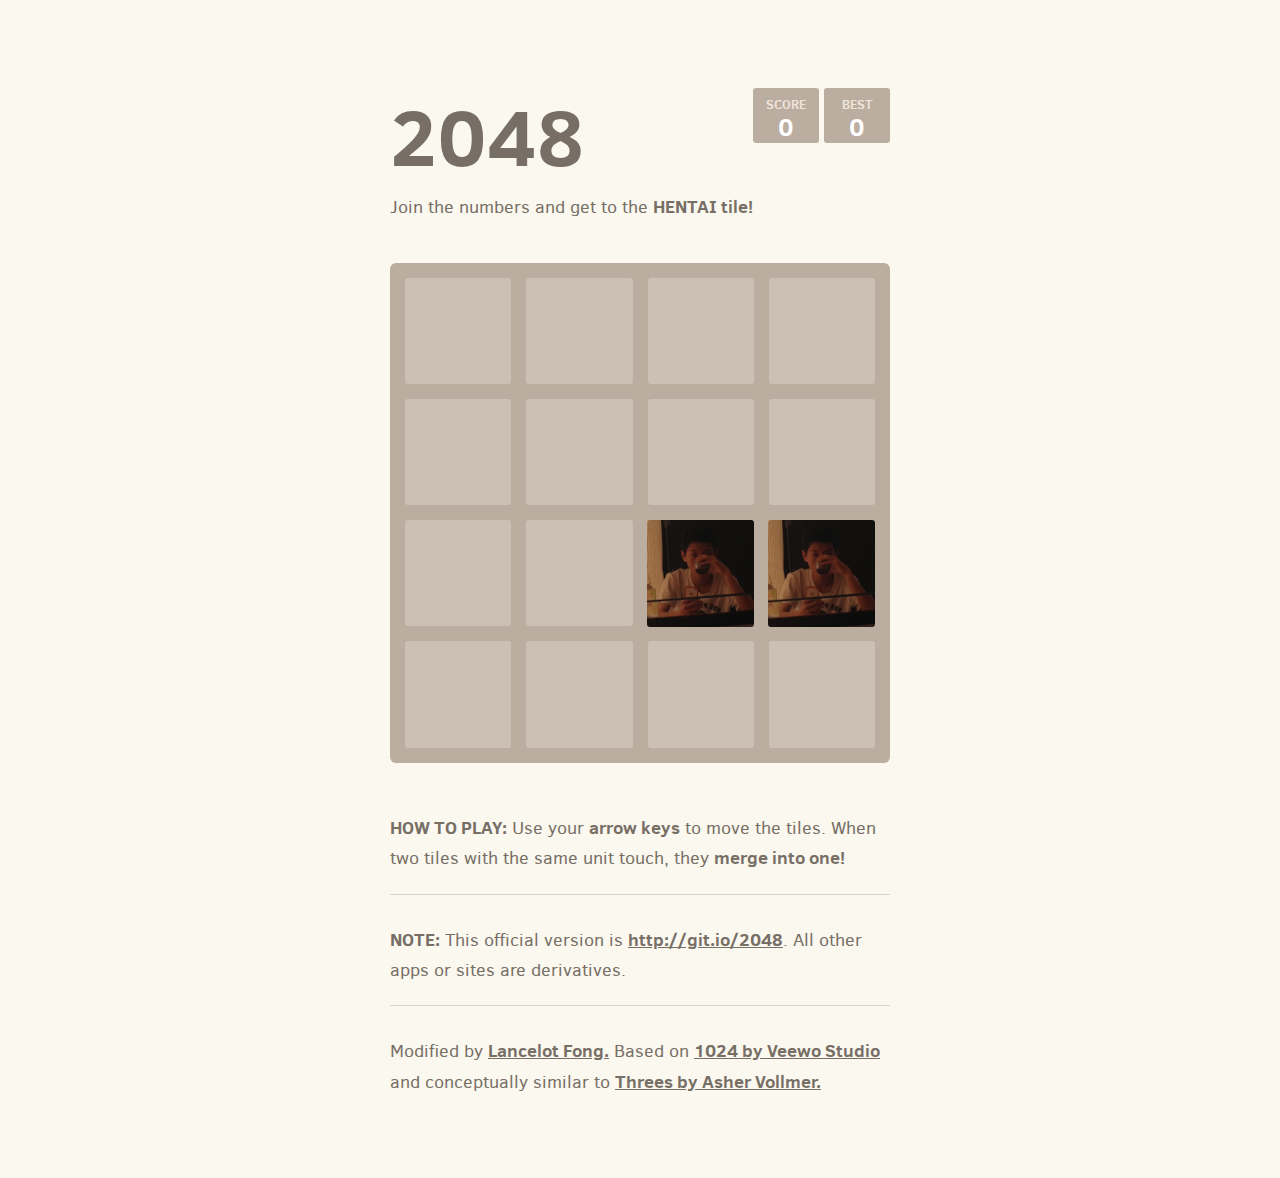
==== 2048/index.html @ ba3000de "add 2048" ====
<!DOCTYPE html>
<html lang="en" manifest="cache.appcache">
<head>
  <meta charset="utf-8">
  <title>2048 HENTAI GengZai</title>

  <link href="style/main.css" rel="stylesheet" type="text/css">
  <link rel="shortcut icon" href="favicon.ico">
  <link rel="apple-touch-icon" href="meta/apple-touch-icon.png">
  <meta name="apple-mobile-web-app-capable" content="yes">
  <meta name="apple-mobile-web-app-status-bar-style" content="black-translucent">

  <meta name="HandheldFriendly" content="True">
  <meta name="MobileOptimized" content="320">
  <meta name="viewport" content="width=device-width, target-densitydpi=160dpi, initial-scale=1.0, maximum-scale=1, user-scalable=no, minimal-ui">

</head>
<body>
  <div class="container">
    <div class="heading">
      <h1 class="title">2048</h1>
      <div class="scores-container">
        <div class="score-container">0</div>
        <div class="best-container">0</div>
      </div>
    </div>
    <p class="game-intro">Join the numbers and get to the <strong>HENTAI tile!</strong></p>

    <div class="game-container">
      <div class="game-message">
        <p></p>
        <div class="lower">
	        <a class="keep-playing-button">Keep going</a>
          <a class="retry-button">Try again</a>
          <div class="score-sharing"></div>
        </div>
      </div>

      <div class="grid-container">
        <div class="grid-row">
          <div class="grid-cell"></div>
          <div class="grid-cell"></div>
          <div class="grid-cell"></div>
          <div class="grid-cell"></div>
        </div>
        <div class="grid-row">
          <div class="grid-cell"></div>
          <div class="grid-cell"></div>
          <div class="grid-cell"></div>
          <div class="grid-cell"></div>
        </div>
        <div class="grid-row">
          <div class="grid-cell"></div>
          <div class="grid-cell"></div>
          <div class="grid-cell"></div>
          <div class="grid-cell"></div>
        </div>
        <div class="grid-row">
          <div class="grid-cell"></div>
          <div class="grid-cell"></div>
          <div class="grid-cell"></div>
          <div class="grid-cell"></div>
        </div>
      </div>

      <div class="tile-container">

      </div>
    </div>

    <p class="game-explanation">
      <strong class="important">How to play:</strong> Use your <strong>arrow keys</strong> to move the tiles. When two tiles with the same unit touch, they <strong>merge into one!</strong>
    </p>
    <hr>
    <p>
    <strong class="important">Note:</strong> This official version is <a href="http://git.io/2048">http://git.io/2048</a>. All other apps or sites are derivatives.
    </p>
    <hr>
    <p>
    Modified by <a href="http://lbfy.org" target="_blank">Lancelot Fong.</a> Based on <a href="https://itunes.apple.com/us/app/1024!/id823499224" target="_blank">1024 by Veewo Studio</a> and conceptually similar to <a href="http://asherv.com/threes/" target="_blank">Threes by Asher Vollmer.</a>
    </p>
  </div>

  <script src="js/animframe_polyfill.js"></script>
  <script src="js/keyboard_input_manager.js"></script>
  <script src="js/html_actuator.js"></script>
  <script src="js/grid.js"></script>
  <script src="js/tile.js"></script>
  <script src="js/local_score_manager.js"></script>
  <script src="js/game_manager.js"></script>
  <script src="js/application.js"></script>
</body>
</html>
---- 2048/style/main.css ----
@import url(fonts/clear-sans.css);
html, body {
  margin: 0;
  padding: 0;
  background: #faf8ef;
  color: #776e65;
  font-family: "Clear Sans", "Helvetica Neue", Arial, sans-serif;
  font-size: 18px; }

body {
  margin: 80px 0; }

.heading:after {
  content: "";
  display: block;
  clear: both; }

h1.title {
  font-size: 80px;
  font-weight: bold;
  margin: 0;
  display: block;
  float: left; }

@-webkit-keyframes move-up {
  0% {
    top: 25px;
    opacity: 1; }

  100% {
    top: -50px;
    opacity: 0; } }

@-moz-keyframes move-up {
  0% {
    top: 25px;
    opacity: 1; }

  100% {
    top: -50px;
    opacity: 0; } }

@keyframes move-up {
  0% {
    top: 25px;
    opacity: 1; }

  100% {
    top: -50px;
    opacity: 0; } }

.scores-container {
  float: right;
  text-align: right; }

.score-container, .best-container {
  position: relative;
  display: inline-block;
  background: #bbada0;
  padding: 15px 25px;
  font-size: 25px;
  height: 25px;
  line-height: 47px;
  font-weight: bold;
  border-radius: 3px;
  color: white;
  margin-top: 8px;
  text-align: center; }
  .score-container:after, .best-container:after {
    position: absolute;
    width: 100%;
    top: 10px;
    left: 0;
    text-transform: uppercase;
    font-size: 13px;
    line-height: 13px;
    text-align: center;
    color: #eee4da; }
  .score-container .score-addition, .best-container .score-addition {
    position: absolute;
    right: 30px;
    color: red;
    font-size: 25px;
    line-height: 25px;
    font-weight: bold;
    color: rgba(119, 110, 101, 0.9);
    z-index: 100;
    -webkit-animation: move-up 600ms ease-in;
    -moz-animation: move-up 600ms ease-in;
    animation: move-up 600ms ease-in;
    -webkit-animation-fill-mode: both;
    -moz-animation-fill-mode: both;
    animation-fill-mode: both; }

.score-container:after {
  content: "Score"; }

.best-container:after {
  content: "Best"; }

p {
  margin-top: 0;
  margin-bottom: 10px;
  line-height: 1.65; }

a {
  color: #776e65;
  font-weight: bold;
  text-decoration: underline;
  cursor: pointer; }

strong.important {
  text-transform: uppercase; }

hr {
  border: none;
  border-bottom: 1px solid #d8d4d0;
  margin-top: 20px;
  margin-bottom: 30px; }

.container {
  width: 500px;
  margin: 0 auto; }

@-webkit-keyframes fade-in {
  0% {
    opacity: 0; }

  100% {
    opacity: 1; } }

@-moz-keyframes fade-in {
  0% {
    opacity: 0; }

  100% {
    opacity: 1; } }

@keyframes fade-in {
  0% {
    opacity: 0; }

  100% {
    opacity: 1; } }

.game-container {
  margin-top: 40px;
  position: relative;
  padding: 15px;
  cursor: default;
  -webkit-touch-callout: none;
  -webkit-user-select: none;
  -moz-user-select: none;
  background: #bbada0;
  border-radius: 6px;
  width: 500px;
  height: 500px;
  -ms-touch-action: none;
  -webkit-box-sizing: border-box;
  -moz-box-sizing: border-box;
  box-sizing: border-box; }
  .game-container .game-message {
    display: none;
    position: absolute;
    top: 0;
    right: 0;
    bottom: 0;
    left: 0;
    background: rgba(238, 228, 218, 0.5);
    z-index: 100;
    text-align: center;
    -webkit-animation: fade-in 800ms ease 1200ms;
    -moz-animation: fade-in 800ms ease 1200ms;
    animation: fade-in 800ms ease 1200ms;
    -webkit-animation-fill-mode: both;
    -moz-animation-fill-mode: both;
    animation-fill-mode: both; }
    .game-container .game-message p {
      font-size: 60px;
      font-weight: bold;
      height: 60px;
      line-height: 60px;
      margin-top: 222px; }
    .game-container .game-message .lower {
      display: block;
      margin-top: 59px; }
    .game-container .game-message a {
      display: inline-block;
      background: #8f7a66;
      border-radius: 3px;
      padding: 0 20px;
      text-decoration: none;
      color: #f9f6f2;
      height: 40px;
      line-height: 42px;
      margin-left: 9px; }
      .game-container .game-message a.keep-playing-button {
        display: none; }
    .game-container .game-message .score-sharing {
      display: inline-block;
      vertical-align: middle;
      margin-left: 10px; }
    .game-container .game-message.game-won {
      background: rgba(237, 194, 46, 0.5);
      color: #f9f6f2; }
      .game-container .game-message.game-won a.keep-playing-button {
        display: inline-block; }
    .game-container .game-message.game-won, .game-container .game-message.game-over {
      display: block; }

.grid-container {
  position: absolute;
  z-index: 1; }

.grid-row {
  margin-bottom: 15px; }
  .grid-row:last-child {
    margin-bottom: 0; }
  .grid-row:after {
    content: "";
    display: block;
    clear: both; }

.grid-cell {
  width: 106.25px;
  height: 106.25px;
  margin-right: 15px;
  float: left;
  border-radius: 3px;
  background: rgba(238, 228, 218, 0.35); }
  .grid-cell:last-child {
    margin-right: 0; }

.tile-container {
  position: absolute;
  z-index: 2; }

.tile, .tile .tile-inner {
  width: 107px;
  height: 107px;
  line-height: 116.25px; }
.tile.tile-position-1-1 {
  -webkit-transform: translate(0px, 0px);
  -moz-transform: translate(0px, 0px);
  transform: translate(0px, 0px); }
.tile.tile-position-1-2 {
  -webkit-transform: translate(0px, 121px);
  -moz-transform: translate(0px, 121px);
  transform: translate(0px, 121px); }
.tile.tile-position-1-3 {
  -webkit-transform: translate(0px, 242px);
  -moz-transform: translate(0px, 242px);
  transform: translate(0px, 242px); }
.tile.tile-position-1-4 {
  -webkit-transform: translate(0px, 363px);
  -moz-transform: translate(0px, 363px);
  transform: translate(0px, 363px); }
.tile.tile-position-2-1 {
  -webkit-transform: translate(121px, 0px);
  -moz-transform: translate(121px, 0px);
  transform: translate(121px, 0px); }
.tile.tile-position-2-2 {
  -webkit-transform: translate(121px, 121px);
  -moz-transform: translate(121px, 121px);
  transform: translate(121px, 121px); }
.tile.tile-position-2-3 {
  -webkit-transform: translate(121px, 242px);
  -moz-transform: translate(121px, 242px);
  transform: translate(121px, 242px); }
.tile.tile-position-2-4 {
  -webkit-transform: translate(121px, 363px);
  -moz-transform: translate(121px, 363px);
  transform: translate(121px, 363px); }
.tile.tile-position-3-1 {
  -webkit-transform: translate(242px, 0px);
  -moz-transform: translate(242px, 0px);
  transform: translate(242px, 0px); }
.tile.tile-position-3-2 {
  -webkit-transform: translate(242px, 121px);
  -moz-transform: translate(242px, 121px);
  transform: translate(242px, 121px); }
.tile.tile-position-3-3 {
  -webkit-transform: translate(242px, 242px);
  -moz-transform: translate(242px, 242px);
  transform: translate(242px, 242px); }
.tile.tile-position-3-4 {
  -webkit-transform: translate(242px, 363px);
  -moz-transform: translate(242px, 363px);
  transform: translate(242px, 363px); }
.tile.tile-position-4-1 {
  -webkit-transform: translate(363px, 0px);
  -moz-transform: translate(363px, 0px);
  transform: translate(363px, 0px); }
.tile.tile-position-4-2 {
  -webkit-transform: translate(363px, 121px);
  -moz-transform: translate(363px, 121px);
  transform: translate(363px, 121px); }
.tile.tile-position-4-3 {
  -webkit-transform: translate(363px, 242px);
  -moz-transform: translate(363px, 242px);
  transform: translate(363px, 242px); }
.tile.tile-position-4-4 {
  -webkit-transform: translate(363px, 363px);
  -moz-transform: translate(363px, 363px);
  transform: translate(363px, 363px); }

.tile {
  position: absolute;
  -webkit-transition: 100ms ease-in-out;
  -moz-transition: 100ms ease-in-out;
  transition: 100ms ease-in-out;
  -webkit-transition-property: -webkit-transform;
  -moz-transition-property: -moz-transform;
  transition-property: transform; }
  .tile .tile-inner {
    border-radius: 3px;
    background: #eee4da;
    text-align: center;
    font-weight: bold;
    z-index: 10;
    font-size: 55px; }
  .tile.tile-2 .tile-inner {
    background: #eee4da;
    box-shadow: 0 0 30px 10px rgba(243, 215, 116, 0), inset 0 0 0 1px rgba(255, 255, 255, 0); }
  .tile.tile-4 .tile-inner {
    background: #ede0c8;
    box-shadow: 0 0 30px 10px rgba(243, 215, 116, 0), inset 0 0 0 1px rgba(255, 255, 255, 0); }
  .tile.tile-8 .tile-inner {
    color: #f9f6f2;
    background: #f2b179; }
  .tile.tile-16 .tile-inner {
    color: #f9f6f2;
    background: #f59563; }
  .tile.tile-32 .tile-inner {
    color: #f9f6f2;
    background: #f67c5f; }
  .tile.tile-64 .tile-inner {
    color: #f9f6f2;
    background: #f65e3b; }
  .tile.tile-128 .tile-inner {
    color: #f9f6f2;
    background: #edcf72;
    box-shadow: 0 0 30px 10px rgba(243, 215, 116, 0.2381), inset 0 0 0 1px rgba(255, 255, 255, 0.14286);
    font-size: 45px; }
    @media screen and (max-width: 520px) {
      .tile.tile-128 .tile-inner {
        font-size: 25px; } }
  .tile.tile-256 .tile-inner {
    color: #f9f6f2;
    background: #edcc61;
    box-shadow: 0 0 30px 10px rgba(243, 215, 116, 0.31746), inset 0 0 0 1px rgba(255, 255, 255, 0.19048);
    font-size: 45px; }
    @media screen and (max-width: 520px) {
      .tile.tile-256 .tile-inner {
        font-size: 25px; } }
  .tile.tile-512 .tile-inner {
    color: #f9f6f2;
    background: #edc850;
    box-shadow: 0 0 30px 10px rgba(243, 215, 116, 0.39683), inset 0 0 0 1px rgba(255, 255, 255, 0.2381);
    font-size: 45px; }
    @media screen and (max-width: 520px) {
      .tile.tile-512 .tile-inner {
        font-size: 25px; } }
  .tile.tile-1024 .tile-inner {
    color: #f9f6f2;
    background: #edc53f;
    box-shadow: 0 0 30px 10px rgba(243, 215, 116, 0.47619), inset 0 0 0 1px rgba(255, 255, 255, 0.28571);
    font-size: 35px; }
    @media screen and (max-width: 520px) {
      .tile.tile-1024 .tile-inner {
        font-size: 15px; } }
  .tile.tile-2048 .tile-inner {
    color: #f9f6f2;
    background: #edc22e;
    box-shadow: 0 0 30px 10px rgba(243, 215, 116, 0.55556), inset 0 0 0 1px rgba(255, 255, 255, 0.33333);
    font-size: 35px; }
    @media screen and (max-width: 520px) {
      .tile.tile-2048 .tile-inner {
        font-size: 15px; } }
  .tile.tile-super .tile-inner {
    color: #f9f6f2;
    background: #3c3a32;
    font-size: 30px; }
    @media screen and (max-width: 520px) {
      .tile.tile-super .tile-inner {
        font-size: 10px; } }

@-webkit-keyframes appear {
  0% {
    opacity: 0;
    -webkit-transform: scale(0);
    -moz-transform: scale(0);
    transform: scale(0); }

  100% {
    opacity: 1;
    -webkit-transform: scale(1);
    -moz-transform: scale(1);
    transform: scale(1); } }

@-moz-keyframes appear {
  0% {
    opacity: 0;
    -webkit-transform: scale(0);
    -moz-transform: scale(0);
    transform: scale(0); }

  100% {
    opacity: 1;
    -webkit-transform: scale(1);
    -moz-transform: scale(1);
    transform: scale(1); } }

@keyframes appear {
  0% {
    opacity: 0;
    -webkit-transform: scale(0);
    -moz-transform: scale(0);
    transform: scale(0); }

  100% {
    opacity: 1;
    -webkit-transform: scale(1);
    -moz-transform: scale(1);
    transform: scale(1); } }

.tile-new .tile-inner {
  -webkit-animation: appear 200ms ease 100ms;
  -moz-animation: appear 200ms ease 100ms;
  animation: appear 200ms ease 100ms;
  -webkit-animation-fill-mode: backwards;
  -moz-animation-fill-mode: backwards;
  animation-fill-mode: backwards; }

@-webkit-keyframes pop {
  0% {
    -webkit-transform: scale(0);
    -moz-transform: scale(0);
    transform: scale(0); }

  50% {
    -webkit-transform: scale(1.2);
    -moz-transform: scale(1.2);
    transform: scale(1.2); }

  100% {
    -webkit-transform: scale(1);
    -moz-transform: scale(1);
    transform: scale(1); } }

@-moz-keyframes pop {
  0% {
    -webkit-transform: scale(0);
    -moz-transform: scale(0);
    transform: scale(0); }

  50% {
    -webkit-transform: scale(1.2);
    -moz-transform: scale(1.2);
    transform: scale(1.2); }

  100% {
    -webkit-transform: scale(1);
    -moz-transform: scale(1);
    transform: scale(1); } }

@keyframes pop {
  0% {
    -webkit-transform: scale(0);
    -moz-transform: scale(0);
    transform: scale(0); }

  50% {
    -webkit-transform: scale(1.2);
    -moz-transform: scale(1.2);
    transform: scale(1.2); }

  100% {
    -webkit-transform: scale(1);
    -moz-transform: scale(1);
    transform: scale(1); } }

.tile-merged .tile-inner {
  z-index: 20;
  -webkit-animation: pop 200ms ease 100ms;
  -moz-animation: pop 200ms ease 100ms;
  animation: pop 200ms ease 100ms;
  -webkit-animation-fill-mode: backwards;
  -moz-animation-fill-mode: backwards;
  animation-fill-mode: backwards; }

.game-intro {
  margin-bottom: 0; }

.game-explanation {
  margin-top: 50px; }

.sharing {
  margin-top: 20px;
  text-align: center; }
  .sharing > iframe, .sharing > span, .sharing > form {
    display: inline-block;
    vertical-align: middle; }

@media screen and (max-width: 520px) {
  html, body {
    font-size: 15px; }

  body {
    margin: 20px 0;
    padding: 0 20px; }

  h1.title {
    font-size: 27px;
    margin-top: 15px; }

  .container {
    width: 280px;
    margin: 0 auto; }

  .score-container, .best-container {
    margin-top: 0;
    padding: 15px 10px;
    min-width: 40px; }

  .heading {
    margin-bottom: 10px; }

  .game-container {
    margin-top: 40px;
    position: relative;
    padding: 10px;
    cursor: default;
    -webkit-touch-callout: none;
    -webkit-user-select: none;
    -moz-user-select: none;
    background: #bbada0;
    border-radius: 6px;
    width: 280px;
    height: 280px;
    -ms-touch-action: none;
    -webkit-box-sizing: border-box;
    -moz-box-sizing: border-box;
    box-sizing: border-box; }
    .game-container .game-message {
      display: none;
      position: absolute;
      top: 0;
      right: 0;
      bottom: 0;
      left: 0;
      background: rgba(238, 228, 218, 0.5);
      z-index: 100;
      text-align: center;
      -webkit-animation: fade-in 800ms ease 1200ms;
      -moz-animation: fade-in 800ms ease 1200ms;
      animation: fade-in 800ms ease 1200ms;
      -webkit-animation-fill-mode: both;
      -moz-animation-fill-mode: both;
      animation-fill-mode: both; }
      .game-container .game-message p {
        font-size: 60px;
        font-weight: bold;
        height: 60px;
        line-height: 60px;
        margin-top: 222px; }
      .game-container .game-message .lower {
        display: block;
        margin-top: 59px; }
      .game-container .game-message a {
        display: inline-block;
        background: #8f7a66;
        border-radius: 3px;
        padding: 0 20px;
        text-decoration: none;
        color: #f9f6f2;
        height: 40px;
        line-height: 42px;
        margin-left: 9px; }
        .game-container .game-message a.keep-playing-button {
          display: none; }
      .game-container .game-message .score-sharing {
        display: inline-block;
        vertical-align: middle;
        margin-left: 10px; }
      .game-container .game-message.game-won {
        background: rgba(237, 194, 46, 0.5);
        color: #f9f6f2; }
        .game-container .game-message.game-won a.keep-playing-button {
          display: inline-block; }
      .game-container .game-message.game-won, .game-container .game-message.game-over {
        display: block; }

  .grid-container {
    position: absolute;
    z-index: 1; }

  .grid-row {
    margin-bottom: 10px; }
    .grid-row:last-child {
      margin-bottom: 0; }
    .grid-row:after {
      content: "";
      display: block;
      clear: both; }

  .grid-cell {
    width: 57.5px;
    height: 57.5px;
    margin-right: 10px;
    float: left;
    border-radius: 3px;
    background: rgba(238, 228, 218, 0.35); }
    .grid-cell:last-child {
      margin-right: 0; }

  .tile-container {
    position: absolute;
    z-index: 2; }

  .tile, .tile .tile-inner {
    width: 58px;
    height: 58px;
    line-height: 67.5px; }
  .tile.tile-position-1-1 {
    -webkit-transform: translate(0px, 0px);
    -moz-transform: translate(0px, 0px);
    transform: translate(0px, 0px); }
  .tile.tile-position-1-2 {
    -webkit-transform: translate(0px, 67px);
    -moz-transform: translate(0px, 67px);
    transform: translate(0px, 67px); }
  .tile.tile-position-1-3 {
    -webkit-transform: translate(0px, 135px);
    -moz-transform: translate(0px, 135px);
    transform: translate(0px, 135px); }
  .tile.tile-position-1-4 {
    -webkit-transform: translate(0px, 202px);
    -moz-transform: translate(0px, 202px);
    transform: translate(0px, 202px); }
  .tile.tile-position-2-1 {
    -webkit-transform: translate(67px, 0px);
    -moz-transform: translate(67px, 0px);
    transform: translate(67px, 0px); }
  .tile.tile-position-2-2 {
    -webkit-transform: translate(67px, 67px);
    -moz-transform: translate(67px, 67px);
    transform: translate(67px, 67px); }
  .tile.tile-position-2-3 {
    -webkit-transform: translate(67px, 135px);
    -moz-transform: translate(67px, 135px);
    transform: translate(67px, 135px); }
  .tile.tile-position-2-4 {
    -webkit-transform: translate(67px, 202px);
    -moz-transform: translate(67px, 202px);
    transform: translate(67px, 202px); }
  .tile.tile-position-3-1 {
    -webkit-transform: translate(135px, 0px);
    -moz-transform: translate(135px, 0px);
    transform: translate(135px, 0px); }
  .tile.tile-position-3-2 {
    -webkit-transform: translate(135px, 67px);
    -moz-transform: translate(135px, 67px);
    transform: translate(135px, 67px); }
  .tile.tile-position-3-3 {
    -webkit-transform: translate(135px, 135px);
    -moz-transform: translate(135px, 135px);
    transform: translate(135px, 135px); }
  .tile.tile-position-3-4 {
    -webkit-transform: translate(135px, 202px);
    -moz-transform: translate(135px, 202px);
    transform: translate(135px, 202px); }
  .tile.tile-position-4-1 {
    -webkit-transform: translate(202px, 0px);
    -moz-transform: translate(202px, 0px);
    transform: translate(202px, 0px); }
  .tile.tile-position-4-2 {
    -webkit-transform: translate(202px, 67px);
    -moz-transform: translate(202px, 67px);
    transform: translate(202px, 67px); }
  .tile.tile-position-4-3 {
    -webkit-transform: translate(202px, 135px);
    -moz-transform: translate(202px, 135px);
    transform: translate(202px, 135px); }
  .tile.tile-position-4-4 {
    -webkit-transform: translate(202px, 202px);
    -moz-transform: translate(202px, 202px);
    transform: translate(202px, 202px); }

  .game-container {
    margin-top: 20px; }

  .tile .tile-inner {
    font-size: 35px; }

  .game-message p {
    font-size: 30px !important;
    height: 30px !important;
    line-height: 30px !important;
    margin-top: 90px !important; }
  .game-message .lower {
    margin-top: 30px !important; }

  .sharing > iframe, .sharing > span, .sharing > form {
    display: block;
    margin: 0 auto;
    margin-bottom: 20px; } }
.pp-donate button {
  -webkit-appearance: none;
  -moz-appearance: none;
  appearance: none;
  border: none;
  font: inherit;
  color: inherit;
  cursor: pointer;
  display: inline-block;
  background: #8f7a66;
  border-radius: 3px;
  padding: 0 20px;
  text-decoration: none;
  color: #f9f6f2;
  height: 40px;
  line-height: 42px; }
  .pp-donate button img {
    vertical-align: -4px;
    margin-right: 8px; }

.btc-donate {
  position: relative;
  margin-left: 10px;
  display: inline-block;
  background: #8f7a66;
  border-radius: 3px;
  padding: 0 20px;
  text-decoration: none;
  color: #f9f6f2;
  height: 40px;
  line-height: 42px;
  cursor: pointer; }
  .btc-donate img {
    vertical-align: -4px;
    margin-right: 8px; }
  .btc-donate a {
    color: #f9f6f2;
    text-decoration: none;
    font-weight: normal; }
  .btc-donate .address {
    cursor: auto;
    position: absolute;
    width: 340px;
    right: 50%;
    margin-right: -170px;
    padding-bottom: 7px;
    top: -30px;
    opacity: 0;
    pointer-events: none;
    -webkit-transition: 400ms ease;
    -moz-transition: 400ms ease;
    transition: 400ms ease;
    -webkit-transition-property: top, opacity;
    -moz-transition-property: top, opacity;
    transition-property: top, opacity; }
    .btc-donate .address:after {
      position: absolute;
      border-top: 10px solid #bbada0;
      border-right: 7px solid transparent;
      border-left: 7px solid transparent;
      content: "";
      bottom: 0px;
      left: 50%;
      margin-left: -7px; }
    .btc-donate .address code {
      background-color: #bbada0;
      padding: 10px 15px;
      width: 100%;
      border-radius: 3px;
      line-height: 1;
      font-weight: normal;
      font-size: 15px;
      font-family: Consolas, "Liberation Mono", Courier, monospace;
      text-align: center; }
  .btc-donate:hover .address, .btc-donate .address:hover .address {
    opacity: 1;
    top: -45px;
    pointer-events: auto; }
  @media screen and (max-width: 480px) {
    .btc-donate {
      width: 120px; }
      .btc-donate .address {
        margin-right: -150px;
        width: 300px; }
        .btc-donate .address code {
          font-size: 13px; }
        .btc-donate .address:after {
          left: 50%;
          bottom: 2px; } }

/* Added by Joy Neop for Protoss. En taro Tassadar! */
div.tile > div.tile-inner {
  color: rgba(0, 0, 0, 0) !important;
  background: #FFFFFF center scroll no-repeat;
  background-size: cover !important;
}
div.tile.tile-2 > div.tile-inner {
  background-image: url(img/2.jpg);
}
div.tile.tile-4 > div.tile-inner {
  background-image: url(img/4.jpg);
}
div.tile.tile-8 > div.tile-inner {
  background-image: url(img/8.jpg);
}
div.tile.tile-16 > div.tile-inner {
  background-image: url(img/16.jpg);
}
div.tile.tile-32 > div.tile-inner {
  background-image: url(img/32.jpg);
}
div.tile.tile-64 > div.tile-inner {
  background-image: url(img/64.jpg);
}
div.tile.tile-128 > div.tile-inner {
  background-image: url(img/128.jpg);
}
div.tile.tile-256 > div.tile-inner {
  background-image: url(img/256.jpg);
}
div.tile.tile-512 > div.tile-inner {
  background-image: url(img/512.jpg);
}
div.tile.tile-1024 > div.tile-inner {
  background-image: url(img/1024.jpg);
}
div.tile.tile-2048 > div.tile-inner {
  background-image: url(img/2048.jpg);
}
.heading h2 {
  float: left;
}
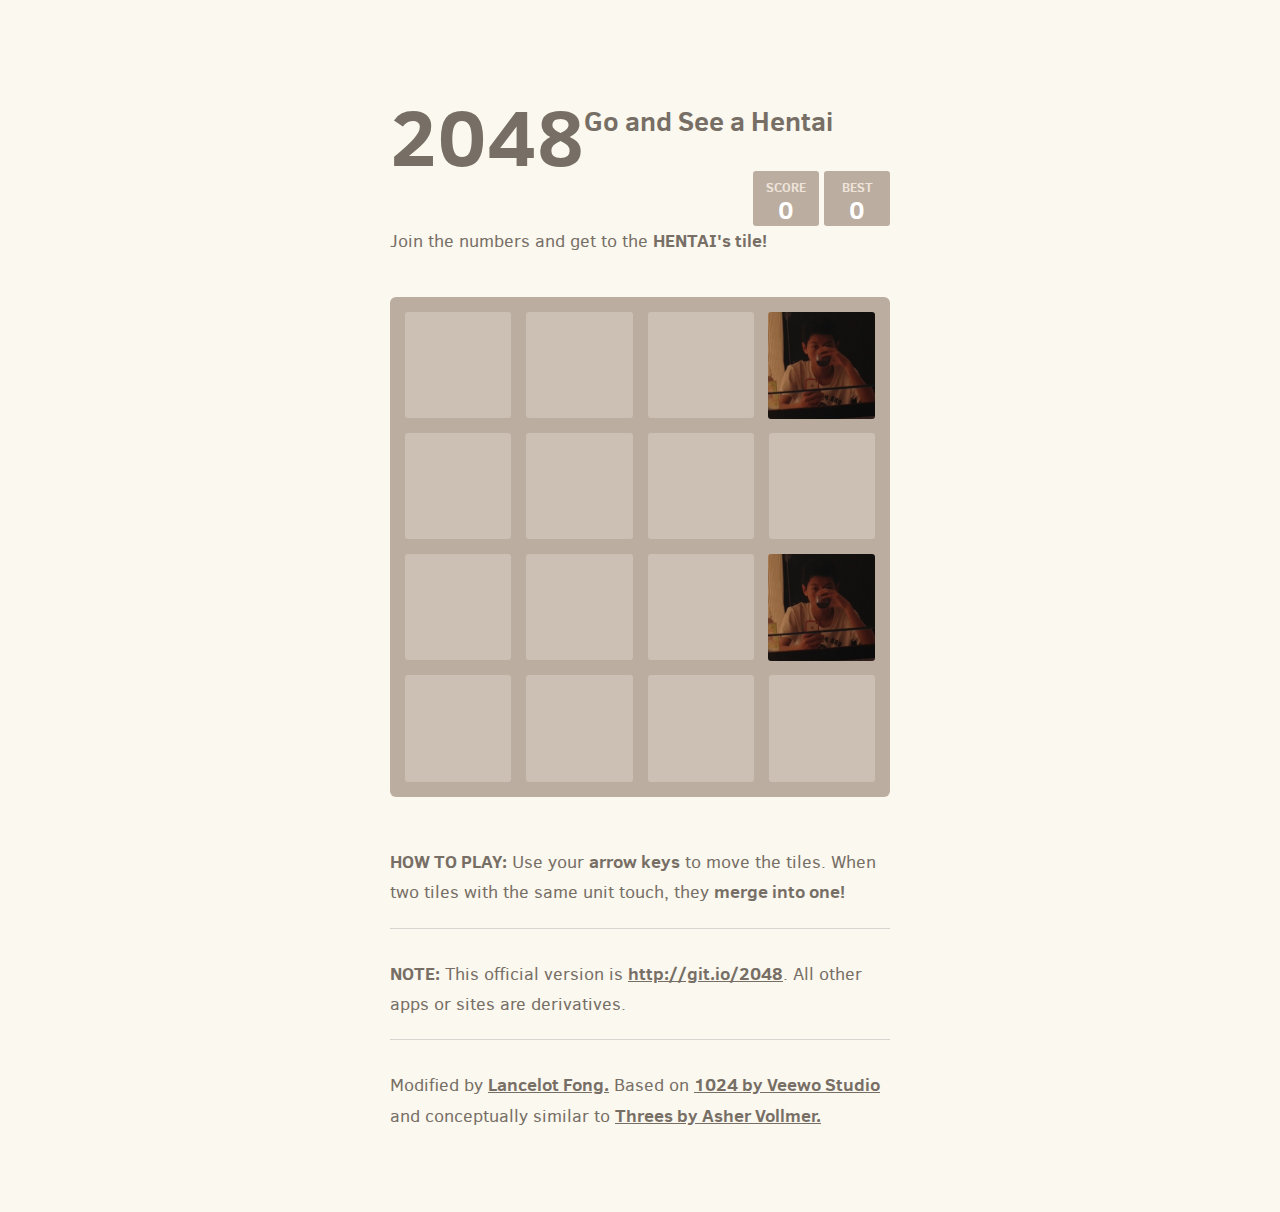
==== commit 123cbbbd: "update" ====
--- a/2048/index.html
+++ b/2048/index.html
@@ -2,7 +2,7 @@
 <html lang="en" manifest="cache.appcache">
 <head>
   <meta charset="utf-8">
-  <title>2048 HENTAI GengZai</title>
+  <title>GengZai's 2048</title>
 
   <link href="style/main.css" rel="stylesheet" type="text/css">
   <link rel="shortcut icon" href="favicon.ico">
@@ -19,12 +19,13 @@
   <div class="container">
     <div class="heading">
       <h1 class="title">2048</h1>
+      <h2>Go and See a Hentai</h2>
       <div class="scores-container">
         <div class="score-container">0</div>
         <div class="best-container">0</div>
       </div>
     </div>
-    <p class="game-intro">Join the numbers and get to the <strong>HENTAI tile!</strong></p>
+    <p class="game-intro">Join the numbers and get to the <strong>HENTAI's tile!</strong></p>
 
     <div class="game-container">
       <div class="game-message">
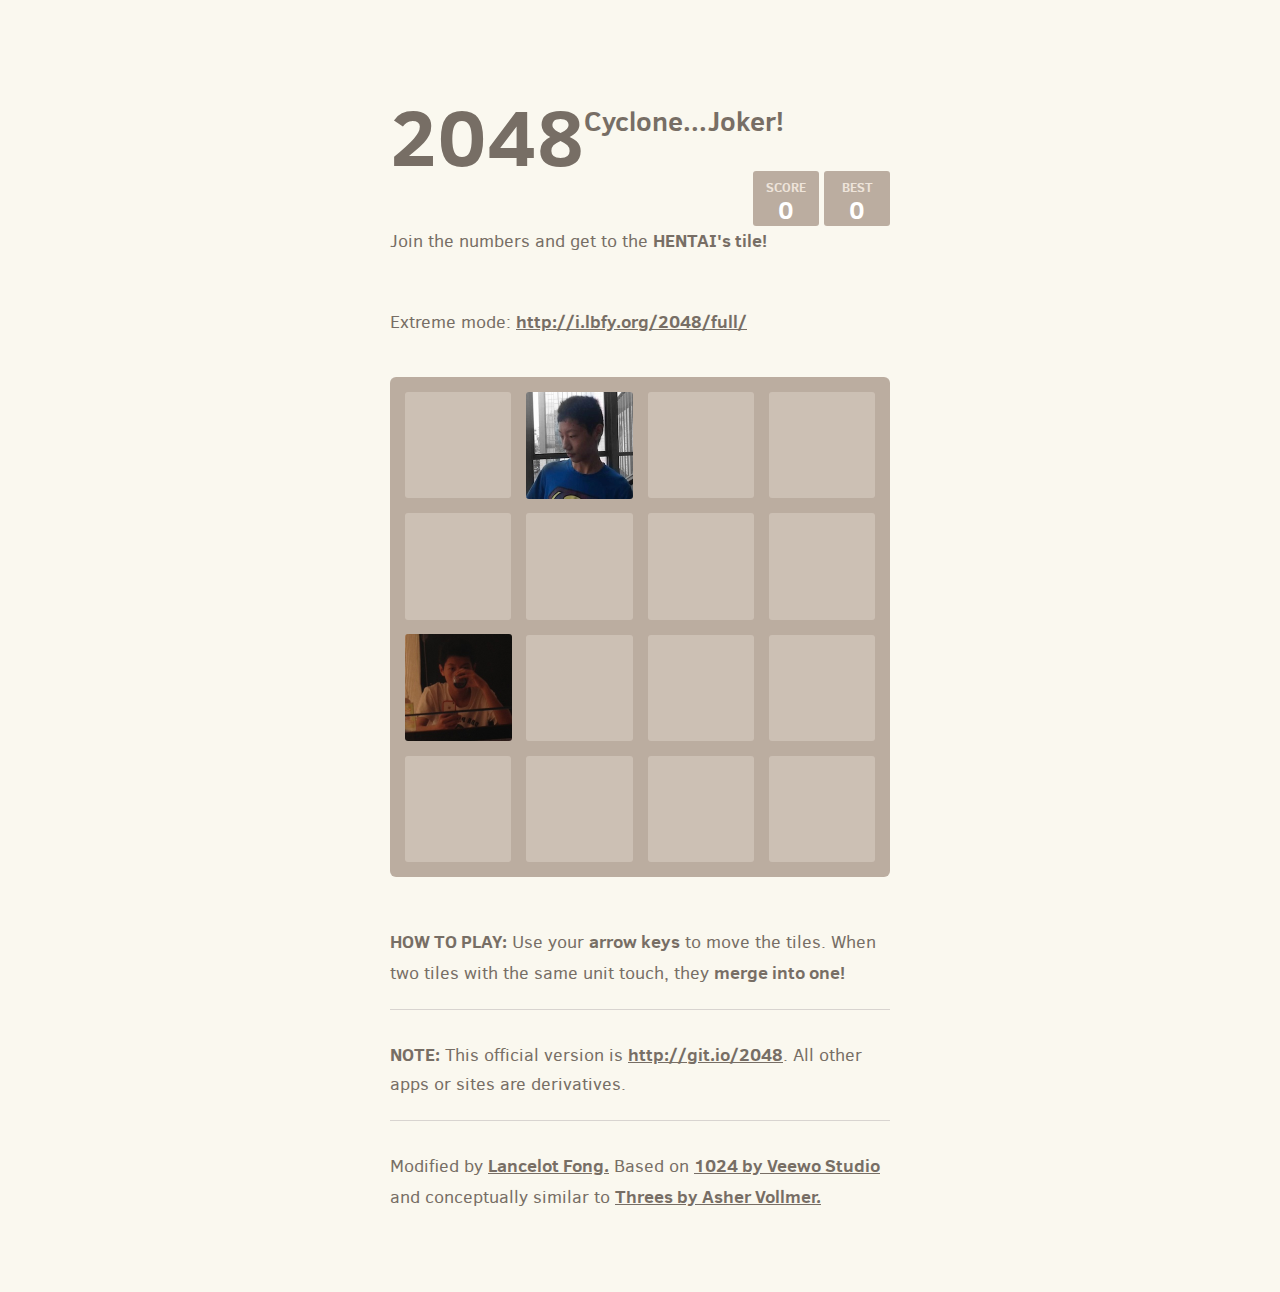
==== commit 5b7571b4: "homepage fixed" ====
--- a/2048/index.html
+++ b/2048/index.html
@@ -2,7 +2,7 @@
 <html lang="en" manifest="cache.appcache">
 <head>
   <meta charset="utf-8">
-  <title>GengZai's 2048</title>
+  <title>2048</title>
 
   <link href="style/main.css" rel="stylesheet" type="text/css">
   <link rel="shortcut icon" href="favicon.ico">
@@ -19,13 +19,16 @@
   <div class="container">
     <div class="heading">
       <h1 class="title">2048</h1>
-      <h2>Go and See a Hentai</h2>
+      <h2>Cyclone...Joker!</h2>
       <div class="scores-container">
         <div class="score-container">0</div>
         <div class="best-container">0</div>
       </div>
     </div>
     <p class="game-intro">Join the numbers and get to the <strong>HENTAI's tile!</strong></p>
+    <p class="game-explanation">
+    Extreme mode: <a href="http://i.lbfy.org/2048/full/">http://i.lbfy.org/2048/full/</a> </p>
+
 
     <div class="game-container">
       <div class="game-message">
@@ -78,7 +81,7 @@
     </p>
     <hr>
     <p>
-    Modified by <a href="http://lbfy.org" target="_blank">Lancelot Fong.</a> Based on <a href="https://itunes.apple.com/us/app/1024!/id823499224" target="_blank">1024 by Veewo Studio</a> and conceptually similar to <a href="http://asherv.com/threes/" target="_blank">Threes by Asher Vollmer.</a>
+    Modified by <a href="http://i.lbfy.org" target="_blank">Lancelot Fong.</a> Based on <a href="https://itunes.apple.com/us/app/1024!/id823499224" target="_blank">1024 by Veewo Studio</a> and conceptually similar to <a href="http://asherv.com/threes/" target="_blank">Threes by Asher Vollmer.</a>
     </p>
   </div>
 
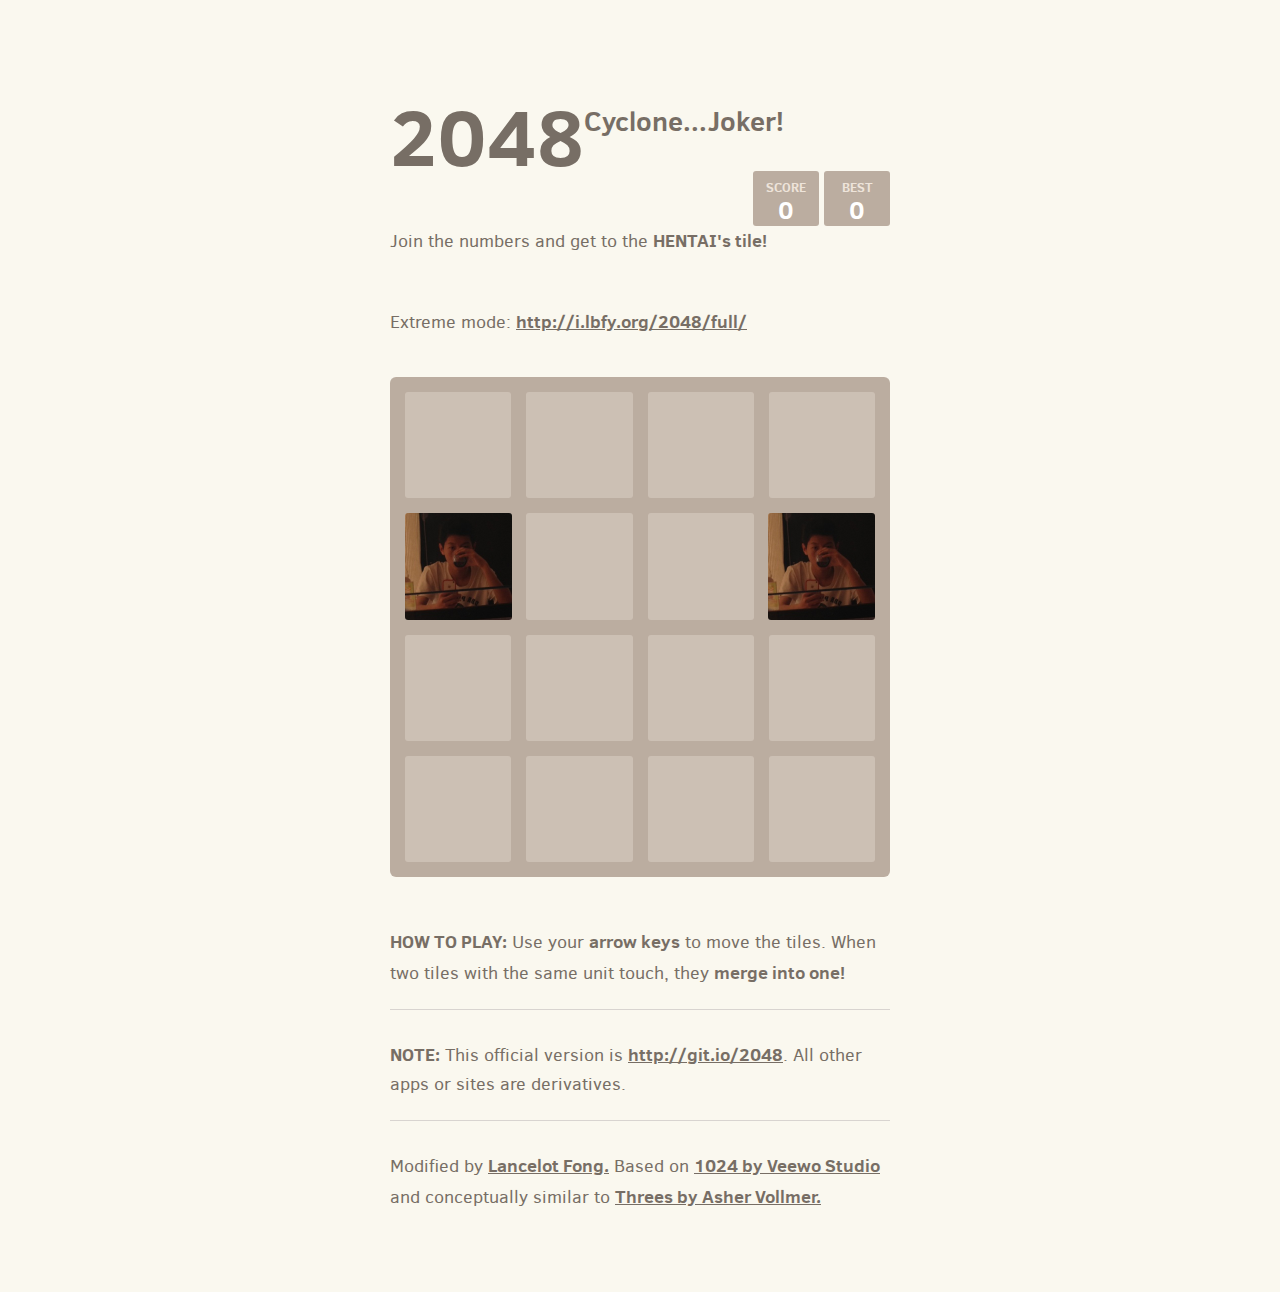
==== commit adb2189f: "Add Analytics" ====
--- a/2048/index.html
+++ b/2048/index.html
@@ -93,5 +93,15 @@
   <script src="js/local_score_manager.js"></script>
   <script src="js/game_manager.js"></script>
   <script src="js/application.js"></script>
+  <script>
+  (function(i,s,o,g,r,a,m){i['GoogleAnalyticsObject']=r;i[r]=i[r]||function(){
+  (i[r].q=i[r].q||[]).push(arguments)},i[r].l=1*new Date();a=s.createElement(o),
+  m=s.getElementsByTagName(o)[0];a.async=1;a.src=g;m.parentNode.insertBefore(a,m)
+  })(window,document,'script','//www.google-analytics.com/analytics.js','ga');
+
+  ga('create', 'UA-49241889-1', 'lbfy.org');
+  ga('send', 'pageview');
+
+</script>
 </body>
 </html>
